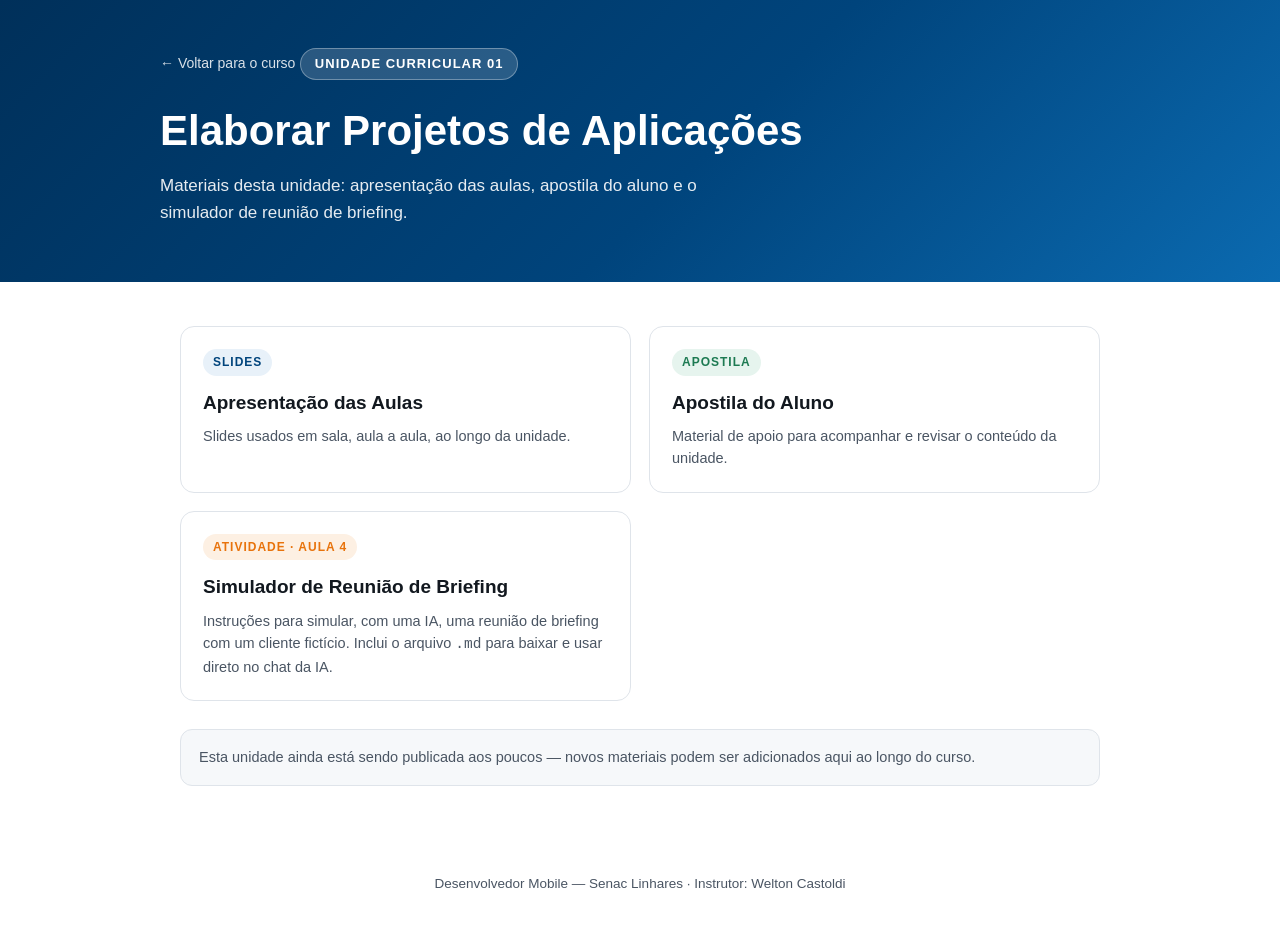
==== unidade-01-elaborar-projetos-de-aplicacoes/index.html @ 2380a628 "Publica unidade 01" ====
<!DOCTYPE html>
<html lang="pt-BR">
<head>
<meta charset="UTF-8">
<meta name="viewport" content="width=device-width, initial-scale=1.0">
<title>UC 01 · Elaborar Projetos de Aplicações | Desenvolvedor Mobile – Senac</title>
<link rel="stylesheet" href="../assets/style.css">
</head>
<body>
<div class="topo">
  <div class="faixa-conteudo">
    <a class="voltar" href="../index.html">&larr; Voltar para o curso</a>
    <span class="tag">Unidade Curricular 01</span>
    <h1>Elaborar Projetos de Aplicações</h1>
    <p>Materiais desta unidade: apresentação das aulas, apostila do aluno e o simulador de reunião de briefing.</p>
  </div>
</div>
<main>
  <div class="grade-unidades">

    <a class="cartao" href="apresentacao-das-aulas.html">
      <span class="rot azul">Slides</span>
      <h3>Apresentação das Aulas</h3>
      <p>Slides usados em sala, aula a aula, ao longo da unidade.</p>
    </a>

    <a class="cartao" href="apostila-do-aluno.html">
      <span class="rot verde">Apostila</span>
      <h3>Apostila do Aluno</h3>
      <p>Material de apoio para acompanhar e revisar o conteúdo da unidade.</p>
    </a>

    <a class="cartao" href="simulador-briefing-empresario.html">
      <span class="rot laranja">Atividade · Aula 4</span>
      <h3>Simulador de Reunião de Briefing</h3>
      <p>Instruções para simular, com uma IA, uma reunião de briefing com um cliente fictício. Inclui o arquivo <code>.md</code> para baixar e usar direto no chat da IA.</p>
    </a>

  </div>

  <div class="aviso">
    Esta unidade ainda está sendo publicada aos poucos — novos materiais podem ser adicionados aqui ao longo do curso.
  </div>
</main>
<footer>Desenvolvedor Mobile — Senac Linhares · Instrutor: Welton Castoldi</footer>
</body>
</html>
---- assets/style.css ----
/* Desenvolvedor Mobile — Senac Linhares
   Estilo compartilhado do portal do curso */

:root{
  --azul:#00447c; --azul-esc:#00305a; --azul-claro:#e8f1f9;
  --laranja:#e8730c; --laranja-claro:#fdf0e3;
  --verde:#1d7a52; --verde-claro:#e6f4ee;
  --roxo:#6b3fa0; --roxo-claro:#f1ebfa;
  --tinta:#12181f; --tinta2:#4a5563; --linha:#dfe4ea; --fundo2:#f6f8fa;
  --sans:-apple-system,BlinkMacSystemFont,"Segoe UI",Roboto,"Helvetica Neue",Arial,sans-serif;
}

*{box-sizing:border-box}
html{scroll-behavior:smooth}
body{
  margin:0; font-family:var(--sans); color:var(--tinta); background:#fff;
  line-height:1.55;
}
a{color:var(--azul)}
img{max-width:100%}

.topo{
  background:linear-gradient(135deg,#00305a,#00447c 55%,#0b6ab0);
  color:#fff; padding:48px 20px 56px;
}
.topo .faixa-conteudo{max-width:960px;margin:0 auto}
.topo .tag{
  display:inline-block; background:rgba(255,255,255,.16); border:1px solid rgba(255,255,255,.32);
  padding:5px 14px; border-radius:99px; font-size:13px; font-weight:700; letter-spacing:1px;
  text-transform:uppercase; margin-bottom:18px;
}
.topo h1{margin:0 0 10px; font-size:clamp(28px,5vw,42px); color:#fff}
.topo p{margin:0; font-size:17px; color:rgba(255,255,255,.9); max-width:60ch}
.topo .voltar{
  display:inline-block; margin-bottom:18px; color:rgba(255,255,255,.85); text-decoration:none; font-size:14px;
}
.topo .voltar:hover{text-decoration:underline}

main{max-width:960px; margin:0 auto; padding:36px 20px 60px}

.grade-unidades{display:grid; grid-template-columns:1fr; gap:18px; margin-top:8px}
@media(min-width:640px){.grade-unidades{grid-template-columns:1fr 1fr}}

.cartao{
  display:block; border:1px solid var(--linha); border-radius:14px; padding:22px;
  text-decoration:none; color:var(--tinta); background:#fff;
  transition:box-shadow .15s ease, transform .15s ease;
}
.cartao:hover{box-shadow:0 10px 30px rgba(0,0,0,.08); transform:translateY(-2px)}
.cartao .rot{
  display:inline-block; font-size:12px; font-weight:800; letter-spacing:1px; text-transform:uppercase;
  padding:4px 10px; border-radius:99px; margin-bottom:12px;
}
.rot.azul{color:var(--azul); background:var(--azul-claro)}
.rot.laranja{color:var(--laranja); background:var(--laranja-claro)}
.rot.verde{color:var(--verde); background:var(--verde-claro)}
.rot.roxo{color:var(--roxo); background:var(--roxo-claro)}
.cartao h3{margin:0 0 8px; font-size:19px; color:var(--tinta)}
.cartao p{margin:0; font-size:14.5px; color:var(--tinta2)}

.cartao-unidade{
  border:1px solid var(--linha); border-radius:16px; padding:26px; margin-bottom:20px;
}
.cartao-unidade h2{margin:0 0 6px; color:var(--azul-esc); font-size:22px}
.cartao-unidade .desc{color:var(--tinta2); margin:0 0 18px}
.cartao-unidade.em-breve{background:var(--fundo2); color:var(--tinta2)}
.cartao-unidade.em-breve h2{color:var(--tinta2)}

.aviso{
  background:var(--fundo2); border:1px solid var(--linha); border-radius:12px;
  padding:16px 18px; font-size:14.5px; color:var(--tinta2); margin-top:28px;
}

footer{
  text-align:center; padding:28px 20px 40px; color:var(--tinta2); font-size:13.5px;
}

/* Conteúdo em texto corrido (ex.: página do simulador convertida de markdown) */
.conteudo{max-width:760px; margin:0 auto; padding:36px 20px 60px}
.conteudo h1{color:var(--azul-esc); font-size:clamp(24px,4vw,32px)}
.conteudo h2{color:var(--azul); margin-top:2.2em; border-top:1px solid var(--linha); padding-top:1em}
.conteudo h3{color:var(--laranja); margin-top:1.6em}
.conteudo blockquote{
  margin:1.2em 0; padding:10px 18px; border-left:3px solid var(--laranja); background:var(--laranja-claro);
  color:var(--tinta2); border-radius:0 8px 8px 0;
}
.conteudo pre{background:var(--fundo2); border:1px solid var(--linha); border-radius:8px; padding:14px; overflow-x:auto}
.conteudo code{font-family:"SF Mono",Consolas,"Liberation Mono",Menlo,monospace; font-size:.92em}
.conteudo hr{border:none; border-top:1px solid var(--linha); margin:2.2em 0}
.conteudo table{width:100%; border-collapse:collapse; margin:1.2em 0}
.conteudo th,.conteudo td{border:1px solid var(--linha); padding:8px 10px; text-align:left; font-size:14.5px}

.caixa-download{
  background:var(--azul-claro); border:1px solid #bfd8ec; border-radius:12px;
  padding:18px 20px; margin:0 0 2em; font-size:15px; color:var(--tinta2);
}
.caixa-download strong{color:var(--azul-esc)}
.botao-download{
  display:inline-block; background:var(--azul); color:#fff; text-decoration:none;
  font-weight:700; font-size:14.5px; padding:10px 18px; border-radius:8px; margin-top:4px;
}
.botao-download:hover{background:var(--azul-esc)}
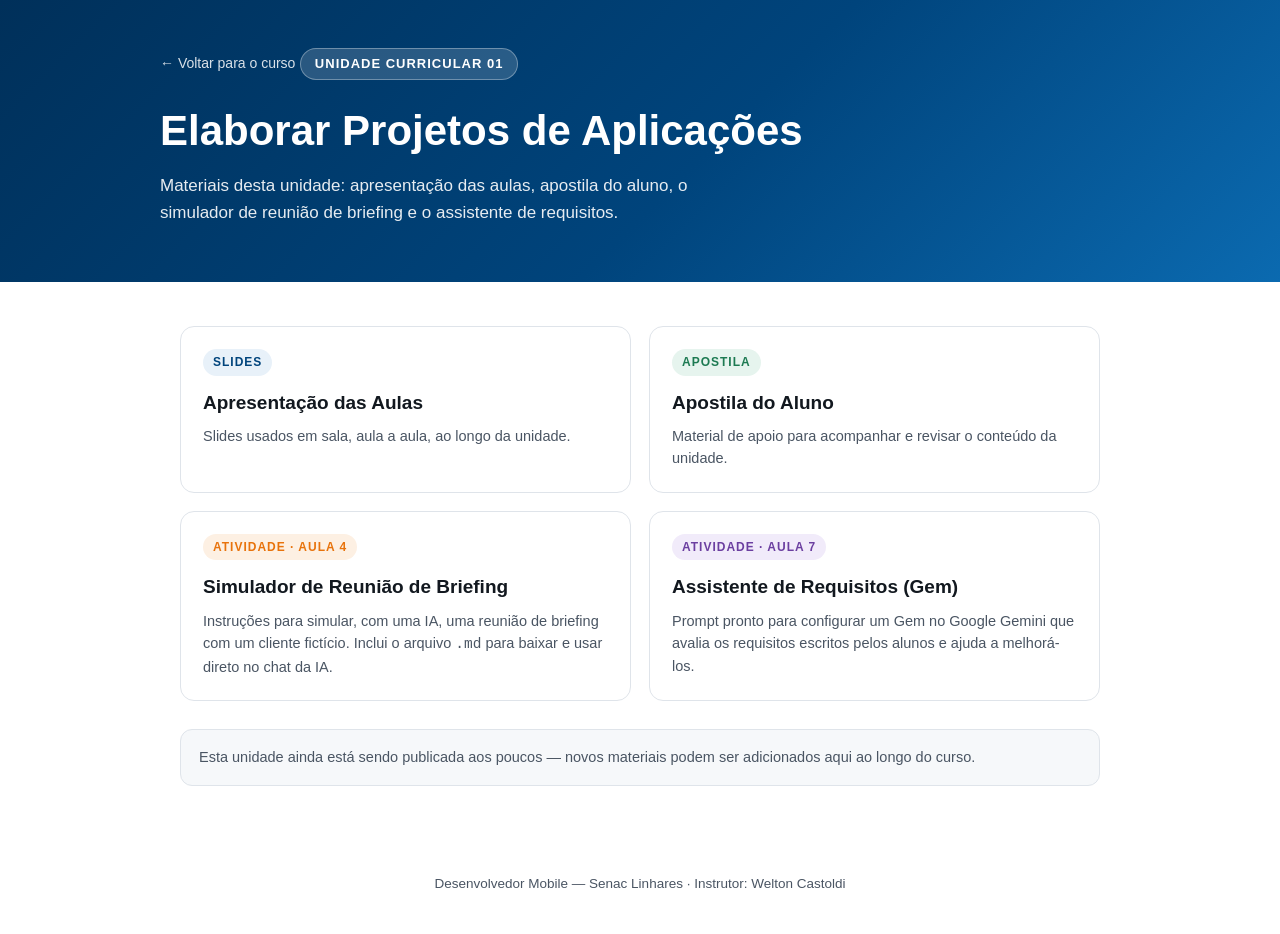
==== commit ec4afe10: "adiciona prompt para verificar requisitos" ====
--- a/unidade-01-elaborar-projetos-de-aplicacoes/index.html
+++ b/unidade-01-elaborar-projetos-de-aplicacoes/index.html
@@ -12,7 +12,7 @@
     <a class="voltar" href="../index.html">&larr; Voltar para o curso</a>
     <span class="tag">Unidade Curricular 01</span>
     <h1>Elaborar Projetos de Aplicações</h1>
-    <p>Materiais desta unidade: apresentação das aulas, apostila do aluno e o simulador de reunião de briefing.</p>
+    <p>Materiais desta unidade: apresentação das aulas, apostila do aluno, o simulador de reunião de briefing e o assistente de requisitos.</p>
   </div>
 </div>
 <main>
@@ -36,6 +36,12 @@
       <p>Instruções para simular, com uma IA, uma reunião de briefing com um cliente fictício. Inclui o arquivo <code>.md</code> para baixar e usar direto no chat da IA.</p>
     </a>
 
+    <a class="cartao" href="assistente-requisitos-gem.html">
+      <span class="rot roxo">Atividade · Aula 7</span>
+      <h3>Assistente de Requisitos (Gem)</h3>
+      <p>Prompt pronto para configurar um Gem no Google Gemini que avalia os requisitos escritos pelos alunos e ajuda a melhorá-los.</p>
+    </a>
+
   </div>
 
   <div class="aviso">
